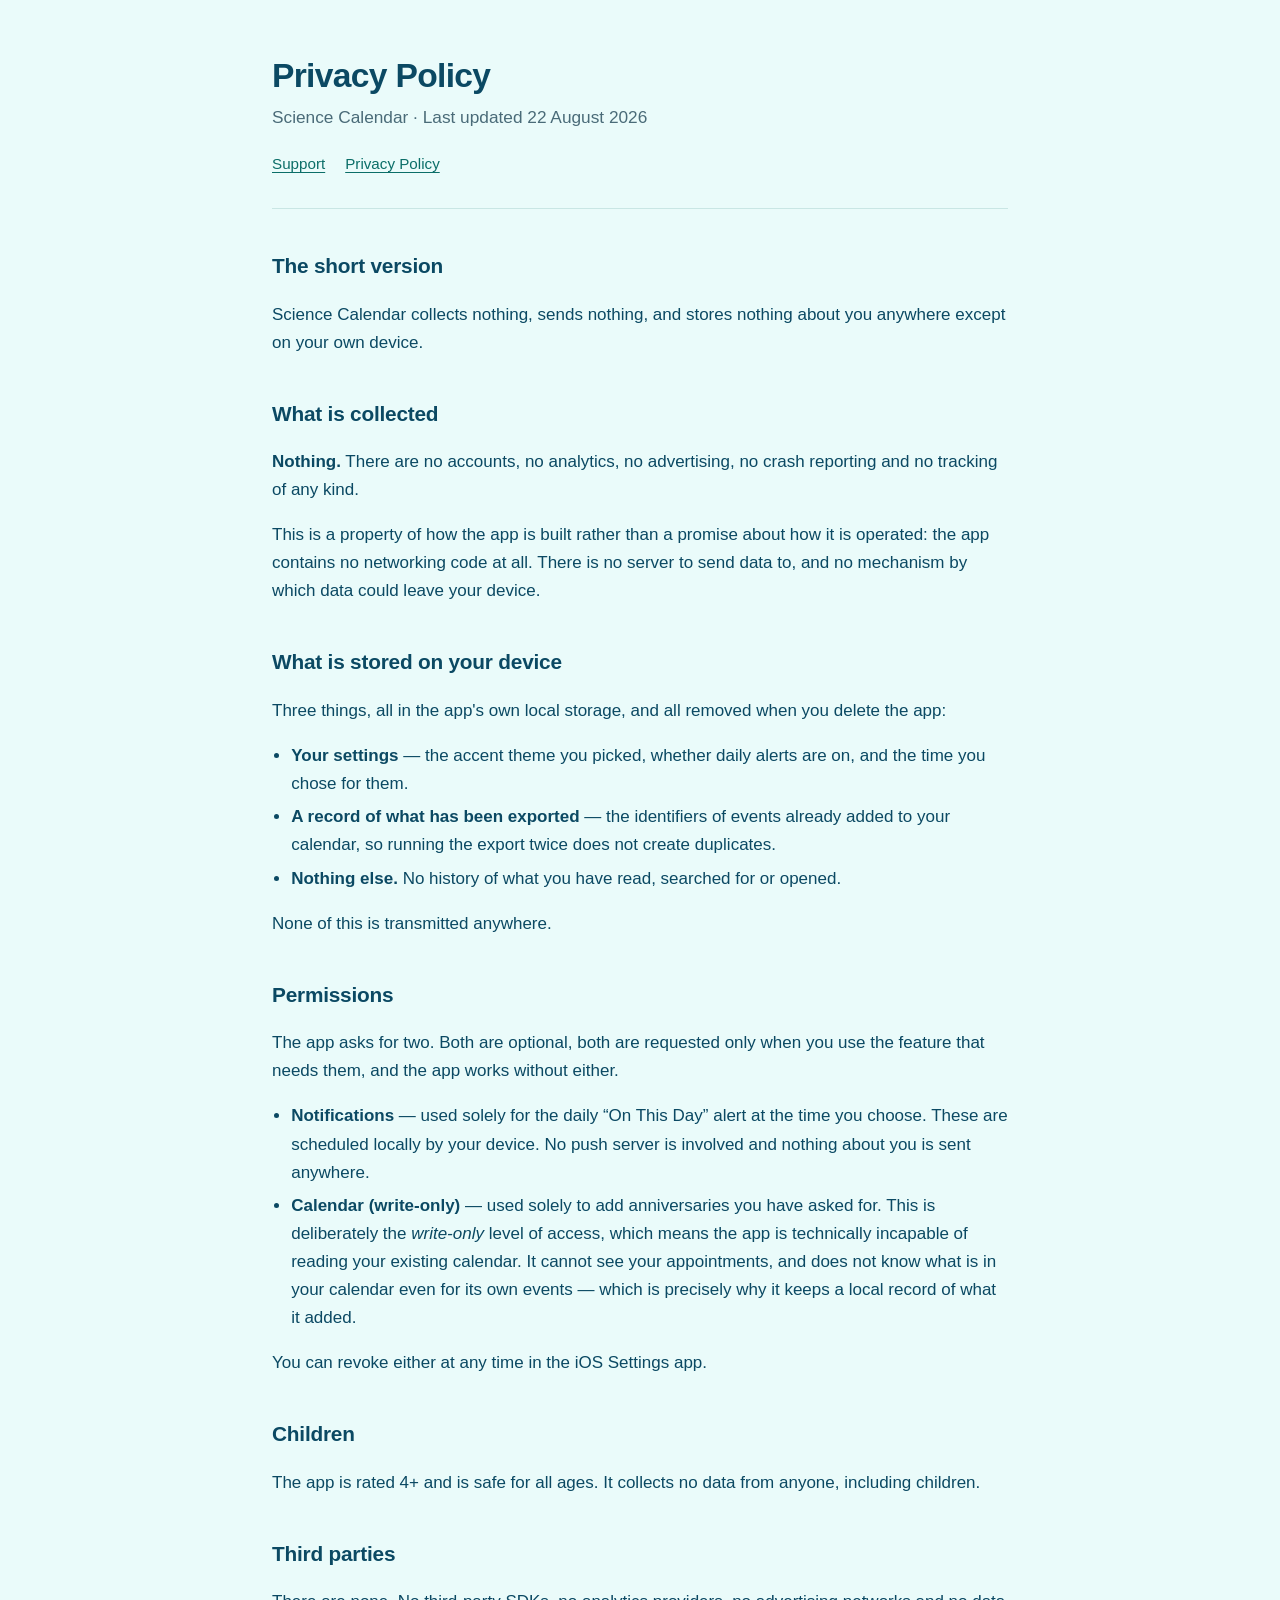
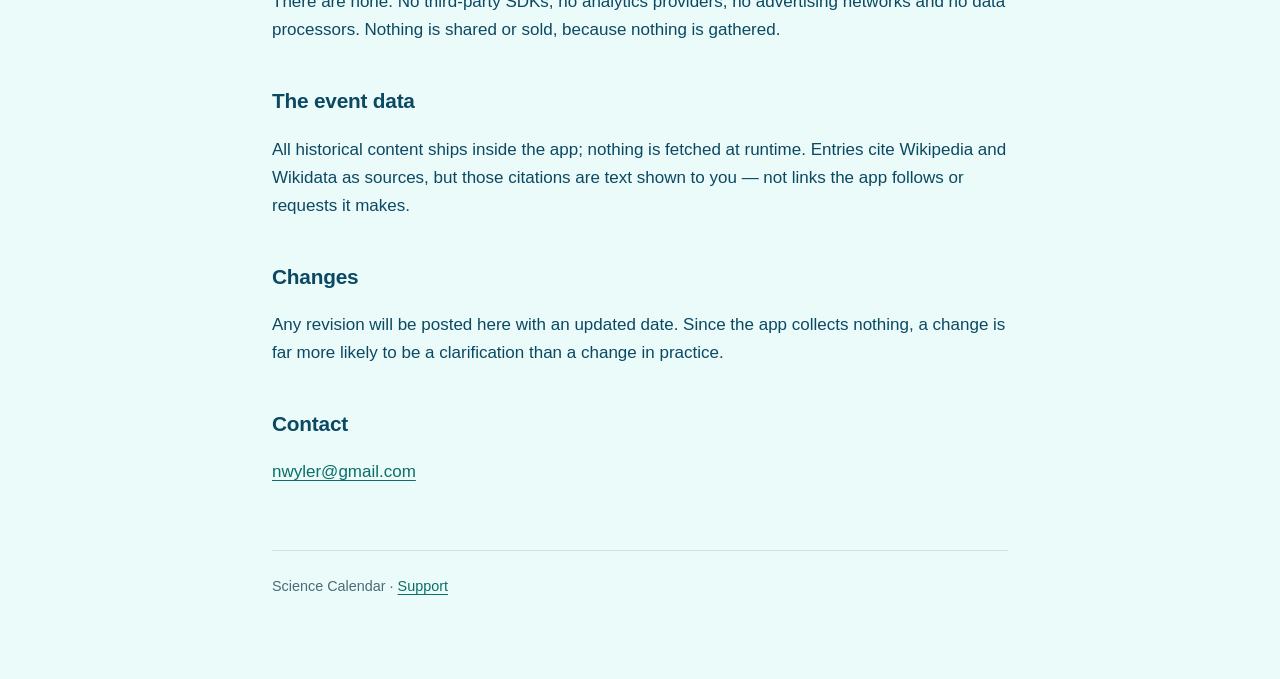
==== privacy.html @ 39d04db6 "Support and privacy pages for Science Calendar The App Store requires a reachable support URL and pr" ====
<!doctype html>
<html lang="en">
<head>
<meta charset="utf-8">
<meta name="viewport" content="width=device-width, initial-scale=1">
<title>Science Calendar — Privacy Policy</title>
<link rel="stylesheet" href="style.css">
</head>
<body>
<div class="wrap">
<header>
  <h1>Privacy Policy</h1>
  <p class="lede">Science Calendar · Last updated 22 August 2026</p>
  <nav><a href="index.html">Support</a><a href="privacy.html">Privacy Policy</a></nav>
</header>

<h2>The short version</h2>
<p>Science Calendar collects nothing, sends nothing, and stores nothing about
you anywhere except on your own device.</p>

<h2>What is collected</h2>
<p><strong>Nothing.</strong> There are no accounts, no analytics, no
advertising, no crash reporting and no tracking of any kind.</p>
<p>This is a property of how the app is built rather than a promise about how it
is operated: the app contains no networking code at all. There is no server to
send data to, and no mechanism by which data could leave your device.</p>

<h2>What is stored on your device</h2>
<p>Three things, all in the app's own local storage, and all removed when you
delete the app:</p>
<ul>
  <li><strong>Your settings</strong> — the accent theme you picked, whether
      daily alerts are on, and the time you chose for them.</li>
  <li><strong>A record of what has been exported</strong> — the identifiers of
      events already added to your calendar, so running the export twice does
      not create duplicates.</li>
  <li><strong>Nothing else.</strong> No history of what you have read, searched
      for or opened.</li>
</ul>
<p>None of this is transmitted anywhere.</p>

<h2>Permissions</h2>
<p>The app asks for two. Both are optional, both are requested only when you use
the feature that needs them, and the app works without either.</p>
<ul>
  <li><strong>Notifications</strong> — used solely for the daily “On This Day”
      alert at the time you choose. These are scheduled locally by your device.
      No push server is involved and nothing about you is sent anywhere.</li>
  <li><strong>Calendar (write-only)</strong> — used solely to add anniversaries
      you have asked for. This is deliberately the <em>write-only</em> level of
      access, which means the app is technically incapable of reading your
      existing calendar. It cannot see your appointments, and does not know
      what is in your calendar even for its own events — which is precisely why
      it keeps a local record of what it added.</li>
</ul>
<p>You can revoke either at any time in the iOS Settings app.</p>

<h2>Children</h2>
<p>The app is rated 4+ and is safe for all ages. It collects no data from
anyone, including children.</p>

<h2>Third parties</h2>
<p>There are none. No third-party SDKs, no analytics providers, no advertising
networks and no data processors. Nothing is shared or sold, because nothing is
gathered.</p>

<h2>The event data</h2>
<p>All historical content ships inside the app; nothing is fetched at runtime.
Entries cite Wikipedia and Wikidata as sources, but those citations are text
shown to you — not links the app follows or requests it makes.</p>

<h2>Changes</h2>
<p>Any revision will be posted here with an updated date. Since the app collects
nothing, a change is far more likely to be a clarification than a change in
practice.</p>

<h2>Contact</h2>
<p><a href="mailto:nwyler@gmail.com">nwyler@gmail.com</a></p>

<footer>Science Calendar · <a href="index.html">Support</a></footer>
</div>
</body>
</html>
---- style.css ----
/* Palette taken from the app icon, same values as Theme.swift. */
:root {
  --paper: #EAFBFA;
  --raised: #FFFFFF;
  --ink: #0B4963;
  --muted: #4A6B78;
  --accent: #0B6E68;
  --gold: #8A6A12;
  --rule: #C9E6E4;
}
@media (prefers-color-scheme: dark) {
  :root {
    --paper: #031523;
    --raised: #07324A;
    --ink: #D6E9EE;
    --muted: #9DB8C2;
    --accent: #19D4C5;
    --gold: #FFCC55;
    --rule: #0E4058;
  }
}
* { box-sizing: border-box; }
body {
  margin: 0;
  padding: 0 1.25rem 5rem;
  background: var(--paper);
  color: var(--ink);
  font: 17px/1.65 -apple-system, BlinkMacSystemFont, "Segoe UI", Roboto, Helvetica, Arial, sans-serif;
  -webkit-text-size-adjust: 100%;
}
.wrap { max-width: 46rem; margin: 0 auto; }
header { padding: 3.5rem 0 2rem; border-bottom: 1px solid var(--rule); margin-bottom: 2.5rem; }
h1 { font-size: 2.1rem; line-height: 1.2; margin: 0 0 .4rem; letter-spacing: -.02em; }
h2 { font-size: 1.3rem; margin: 2.5rem 0 .75rem; letter-spacing: -.01em; }
h3 { font-size: 1.02rem; margin: 1.75rem 0 .4rem; color: var(--accent); }
p, li { color: var(--ink); }
.lede { color: var(--muted); font-size: 1.08rem; margin: 0; }
a { color: var(--accent); text-underline-offset: 3px; }
ul { padding-left: 1.2rem; }
li { margin: .35rem 0; }
code {
  background: var(--raised); border: 1px solid var(--rule);
  padding: .1em .4em; border-radius: 5px; font-size: .88em;
}
.card {
  background: var(--raised); border: 1px solid var(--rule);
  border-radius: 14px; padding: 1.1rem 1.35rem; margin: 1rem 0;
}
.card h3 { margin-top: 0; }
.card p:last-child { margin-bottom: 0; }
nav { margin-top: 1.25rem; font-size: .95rem; }
nav a { margin-right: 1.25rem; }
footer {
  margin-top: 4rem; padding-top: 1.5rem;
  border-top: 1px solid var(--rule); color: var(--muted); font-size: .9rem;
}
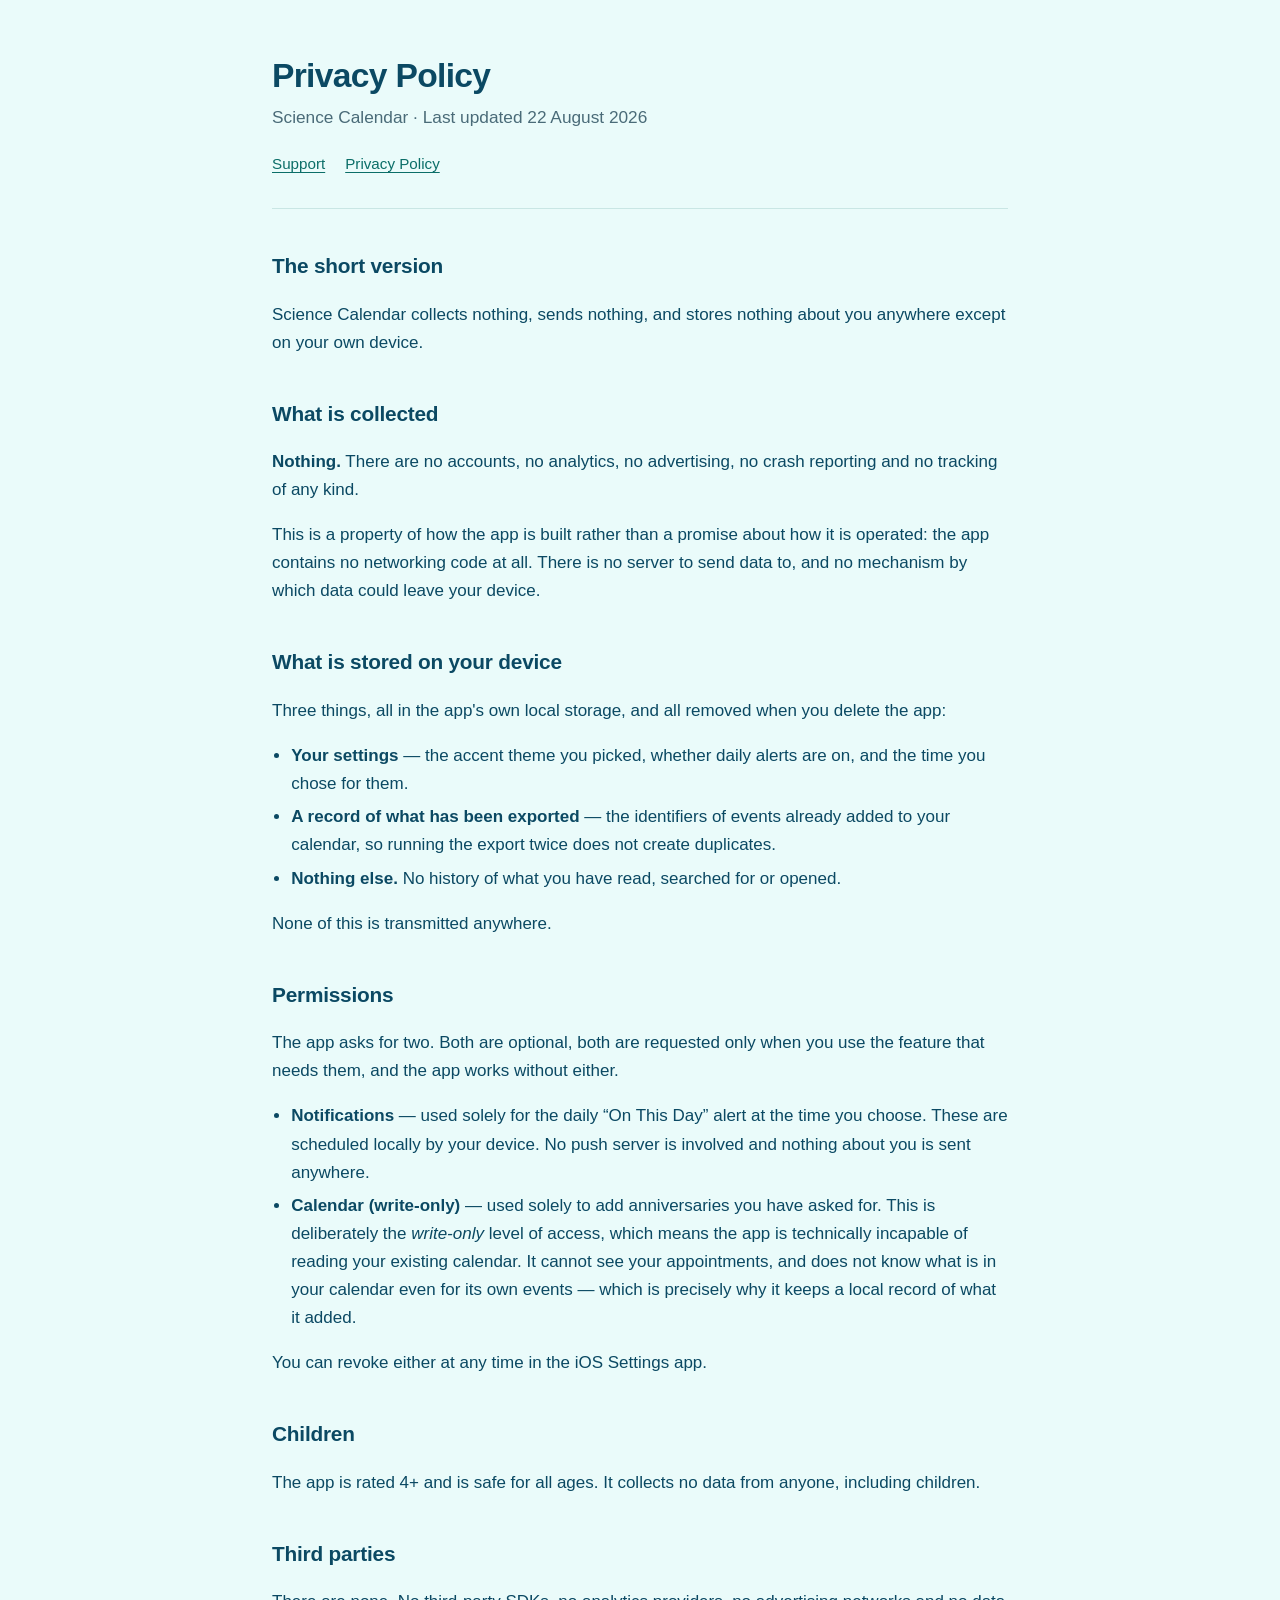
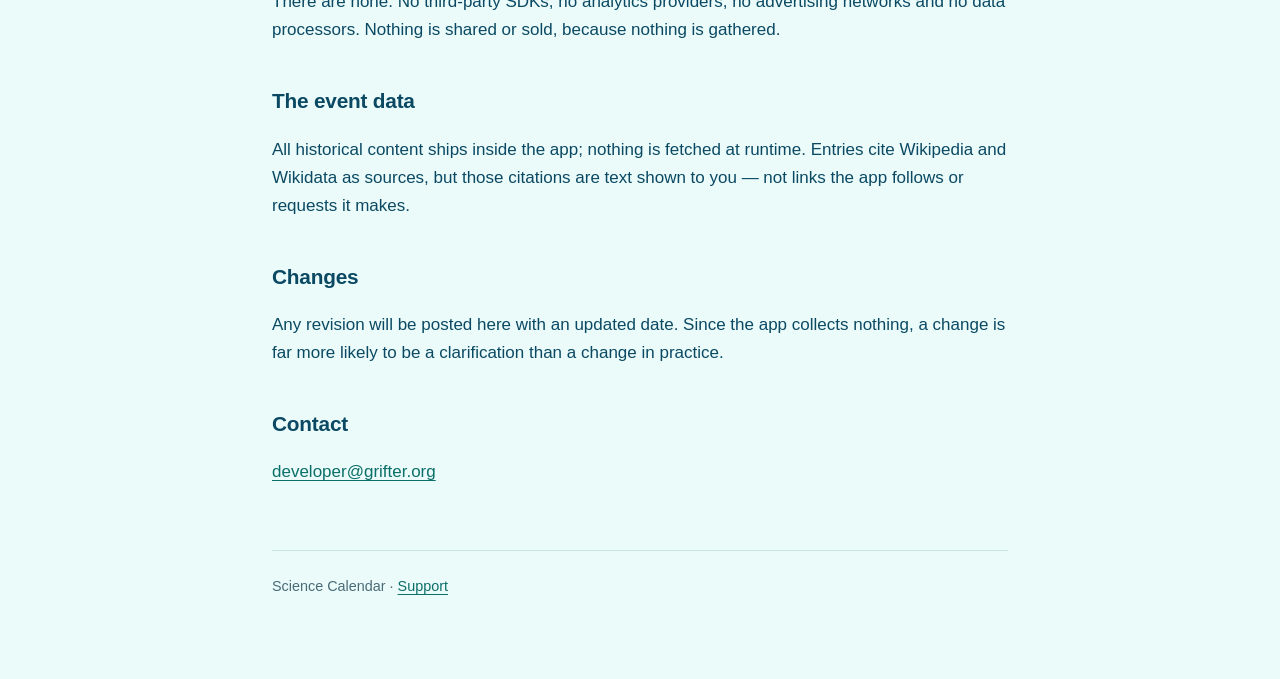
==== commit e9f6fabf: "Use developer@grifter.org as the contact address Matches the TestFlight feedback address now set for" ====
--- a/privacy.html
+++ b/privacy.html
@@ -75,7 +75,7 @@
 practice.</p>
 
 <h2>Contact</h2>
-<p><a href="mailto:nwyler@gmail.com">nwyler@gmail.com</a></p>
+<p><a href="mailto:developer@grifter.org">developer@grifter.org</a></p>
 
 <footer>Science Calendar · <a href="index.html">Support</a></footer>
 </div>
